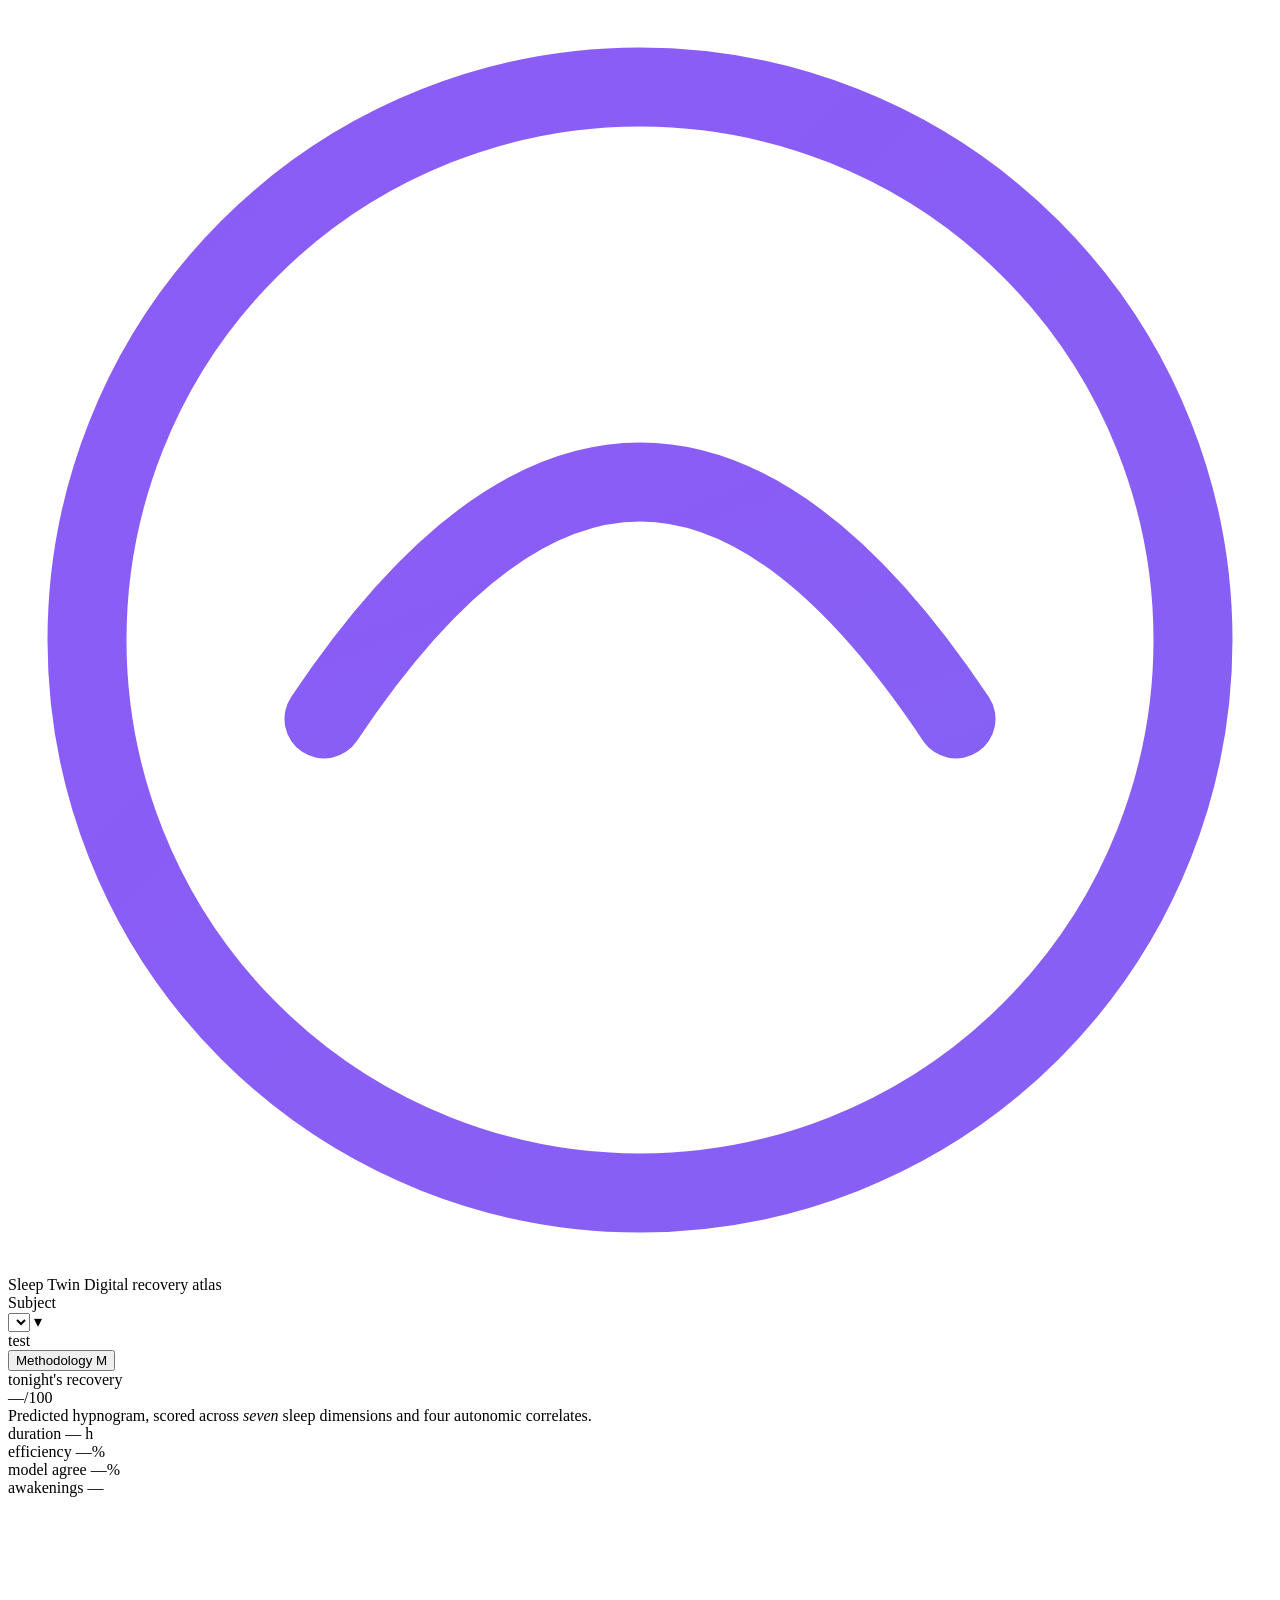
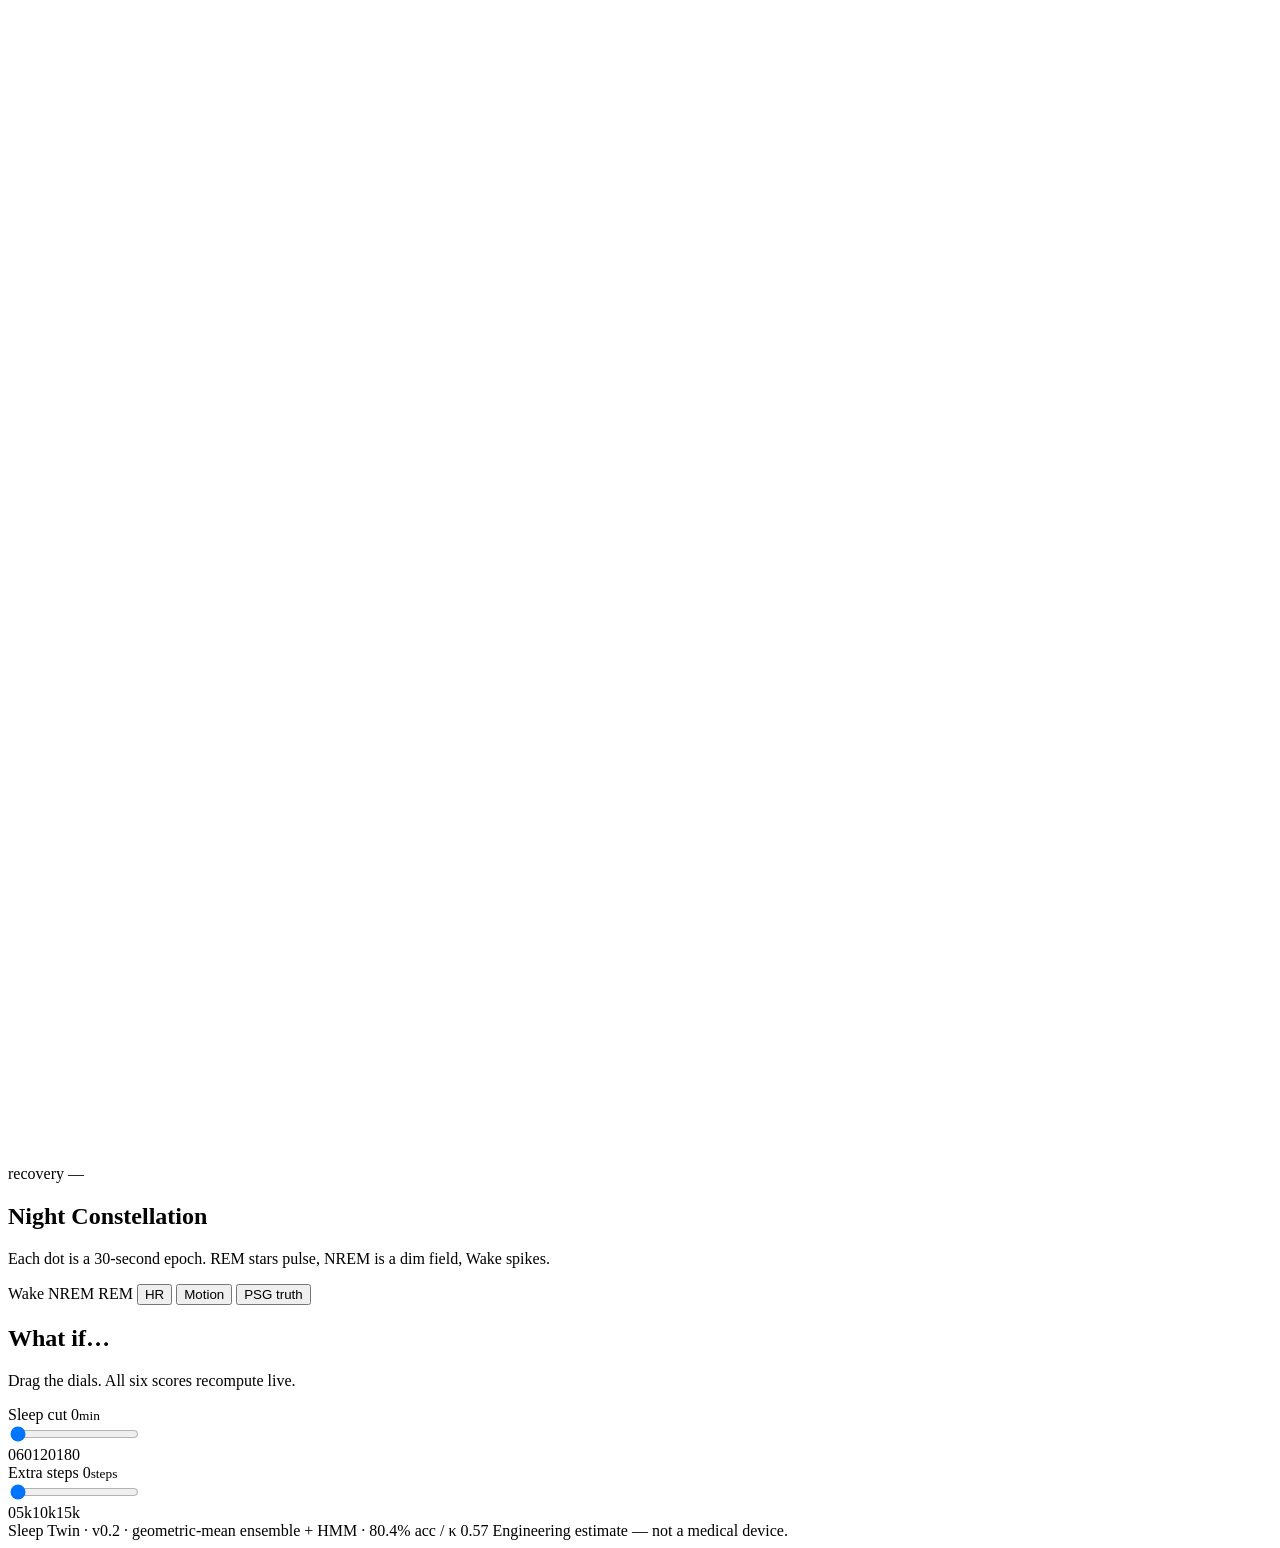
==== app/index.html @ db687591 "Add web app: FastAPI + single-page UI for the Digital Twin - src/sleep_twin/inference.py: SleepTwinS" ====
<!doctype html>
<html lang="en">
<head>
<meta charset="utf-8" />
<meta name="viewport" content="width=device-width, initial-scale=1" />
<title>Sleep Twin</title>
<link rel="preconnect" href="https://fonts.googleapis.com" />
<link rel="preconnect" href="https://fonts.gstatic.com" crossorigin />
<link href="https://fonts.googleapis.com/css2?family=Fraunces:opsz,wght@9..144,300;9..144,500;9..144,700&family=Inter:wght@400;500;600;700&family=JetBrains+Mono:wght@400;500;700&display=swap" rel="stylesheet" />
<link rel="stylesheet" href="/styles.css" />
</head>
<body>

<!-- Aurora background layers -->
<div class="aurora" aria-hidden="true">
  <div class="aurora-blob a1"></div>
  <div class="aurora-blob a2"></div>
  <div class="aurora-blob a3"></div>
  <div class="aurora-grain"></div>
</div>

<!-- Top nav -->
<header class="nav">
  <div class="nav-left">
    <div class="brand">
      <svg class="brand-mark" viewBox="0 0 32 32" aria-hidden="true">
        <circle cx="16" cy="16" r="14" fill="none" stroke="url(#brand-grad)" stroke-width="2"/>
        <path d="M8 18 Q 16 6 24 18" fill="none" stroke="url(#brand-grad)" stroke-width="2" stroke-linecap="round"/>
        <circle cx="22" cy="11" r="1.6" fill="#fff"/>
        <defs>
          <linearGradient id="brand-grad" x1="0" y1="0" x2="32" y2="32">
            <stop offset="0%" stop-color="#8b5cf6"/>
            <stop offset="100%" stop-color="#00d9c0"/>
          </linearGradient>
        </defs>
      </svg>
      <div class="brand-text">
        <span class="brand-name">Sleep Twin</span>
        <span class="brand-sub">Digital recovery atlas</span>
      </div>
    </div>
  </div>

  <div class="nav-center">
    <div class="subject-picker">
      <label for="subject-select" class="pick-label">Subject</label>
      <div class="select-wrap">
        <select id="subject-select" aria-label="Choose subject"></select>
        <span class="select-caret" aria-hidden="true">▾</span>
      </div>
      <span class="split-pill" id="split-pill" data-split="test">test</span>
    </div>
  </div>

  <div class="nav-right">
    <button class="btn-ghost" id="open-methodology" type="button">
      <span>Methodology</span>
      <span class="kbd">M</span>
    </button>
  </div>
</header>

<!-- Main canvas -->
<main class="canvas">

  <!-- HERO: headline metric + at-a-glance row -->
  <section class="hero">
    <div class="hero-left">
      <div class="eyebrow">tonight's recovery</div>
      <div class="hero-number">
        <span id="hero-value">—</span><span class="hero-unit">/100</span>
      </div>
      <div class="hero-caption" id="hero-caption">
        Predicted hypnogram, scored across <em>seven</em> sleep dimensions and four autonomic correlates.
      </div>
      <div class="hero-meta">
        <div class="meta-cell">
          <span class="meta-k">duration</span>
          <span class="meta-v" id="meta-duration">— h</span>
        </div>
        <div class="meta-cell">
          <span class="meta-k">efficiency</span>
          <span class="meta-v" id="meta-efficiency">—%</span>
        </div>
        <div class="meta-cell">
          <span class="meta-k">model agree</span>
          <span class="meta-v" id="meta-agree">—%</span>
        </div>
        <div class="meta-cell">
          <span class="meta-k">awakenings</span>
          <span class="meta-v" id="meta-awake">—</span>
        </div>
      </div>
    </div>

    <div class="hero-right">
      <div class="dial-wrap">
        <svg class="dial" viewBox="0 0 220 220" aria-hidden="true">
          <defs>
            <linearGradient id="dial-grad" x1="0" y1="0" x2="1" y2="1">
              <stop offset="0%" stop-color="#00d9c0"/>
              <stop offset="100%" stop-color="#8b5cf6"/>
            </linearGradient>
            <filter id="dial-glow"><feGaussianBlur stdDeviation="3"/></filter>
          </defs>
          <!-- 8 background segments -->
          <g id="dial-bg-segments"></g>
          <!-- foreground segments overlay -->
          <g id="dial-fg-segments"></g>
        </svg>
        <div class="dial-center">
          <span class="dial-label">recovery</span>
          <span class="dial-tick" id="dial-tick">—</span>
        </div>
      </div>
    </div>
  </section>

  <!-- BENTO GRID of score cards -->
  <section class="bento" id="bento">
    <!-- cards injected by JS -->
  </section>

  <!-- CONSTELLATION hypnogram -->
  <section class="constellation-panel">
    <div class="panel-head">
      <div>
        <h2 class="panel-title">Night Constellation</h2>
        <p class="panel-sub">Each dot is a 30-second epoch. REM stars pulse, NREM is a dim field, Wake spikes.</p>
      </div>
      <div class="legend">
        <span class="legend-item"><span class="dot wake"></span>Wake</span>
        <span class="legend-item"><span class="dot nrem"></span>NREM</span>
        <span class="legend-item"><span class="dot rem"></span>REM</span>
        <span class="legend-divider"></span>
        <button class="chip-toggle active" data-overlay="hr" type="button">HR</button>
        <button class="chip-toggle active" data-overlay="motion" type="button">Motion</button>
        <button class="chip-toggle" data-overlay="psg" type="button">PSG truth</button>
      </div>
    </div>
    <div class="constellation" id="constellation"></div>
    <div class="time-axis" id="time-axis"></div>
  </section>

  <!-- WHAT-IF dock -->
  <section class="whatif">
    <div class="whatif-head">
      <h2 class="panel-title">What if…</h2>
      <p class="panel-sub">Drag the dials. All six scores recompute live.</p>
    </div>
    <div class="whatif-body">
      <div class="dial-control">
        <div class="dial-control-label">
          <span class="kk">Sleep cut</span>
          <span class="vv"><span id="dial-sleep-val">0</span><small>min</small></span>
        </div>
        <input type="range" min="0" max="180" step="5" value="0" id="dial-sleep" class="range">
        <div class="ticks"><span>0</span><span>60</span><span>120</span><span>180</span></div>
      </div>
      <div class="dial-control">
        <div class="dial-control-label">
          <span class="kk">Extra steps</span>
          <span class="vv"><span id="dial-steps-val">0</span><small>steps</small></span>
        </div>
        <input type="range" min="0" max="15000" step="500" value="0" id="dial-steps" class="range">
        <div class="ticks"><span>0</span><span>5k</span><span>10k</span><span>15k</span></div>
      </div>
      <div class="delta-grid" id="delta-grid">
        <!-- delta tiles injected by JS -->
      </div>
    </div>
  </section>

  <footer class="footer">
    <span>Sleep Twin · v0.2 · geometric-mean ensemble + HMM · 80.4% acc / κ 0.57</span>
    <span class="footer-right">Engineering estimate — not a medical device.</span>
  </footer>
</main>

<!-- Card-detail flip overlay -->
<div class="flip-overlay" id="flip-overlay" hidden>
  <div class="flip-card" id="flip-card" role="dialog" aria-modal="true">
    <button class="flip-close" id="flip-close" aria-label="Close">×</button>
    <div class="flip-front" id="flip-front"></div>
    <div class="flip-back" id="flip-back"></div>
  </div>
</div>

<!-- Methodology drawer -->
<aside class="drawer" id="drawer" hidden>
  <header class="drawer-head">
    <h2>Methodology</h2>
    <button class="drawer-close" id="drawer-close" aria-label="Close">×</button>
  </header>
  <div class="drawer-body" id="drawer-body">
    <!-- content injected by JS -->
  </div>
</aside>

<div class="scrim" id="scrim" hidden></div>

<script src="/app.js" defer></script>
</body>
</html>
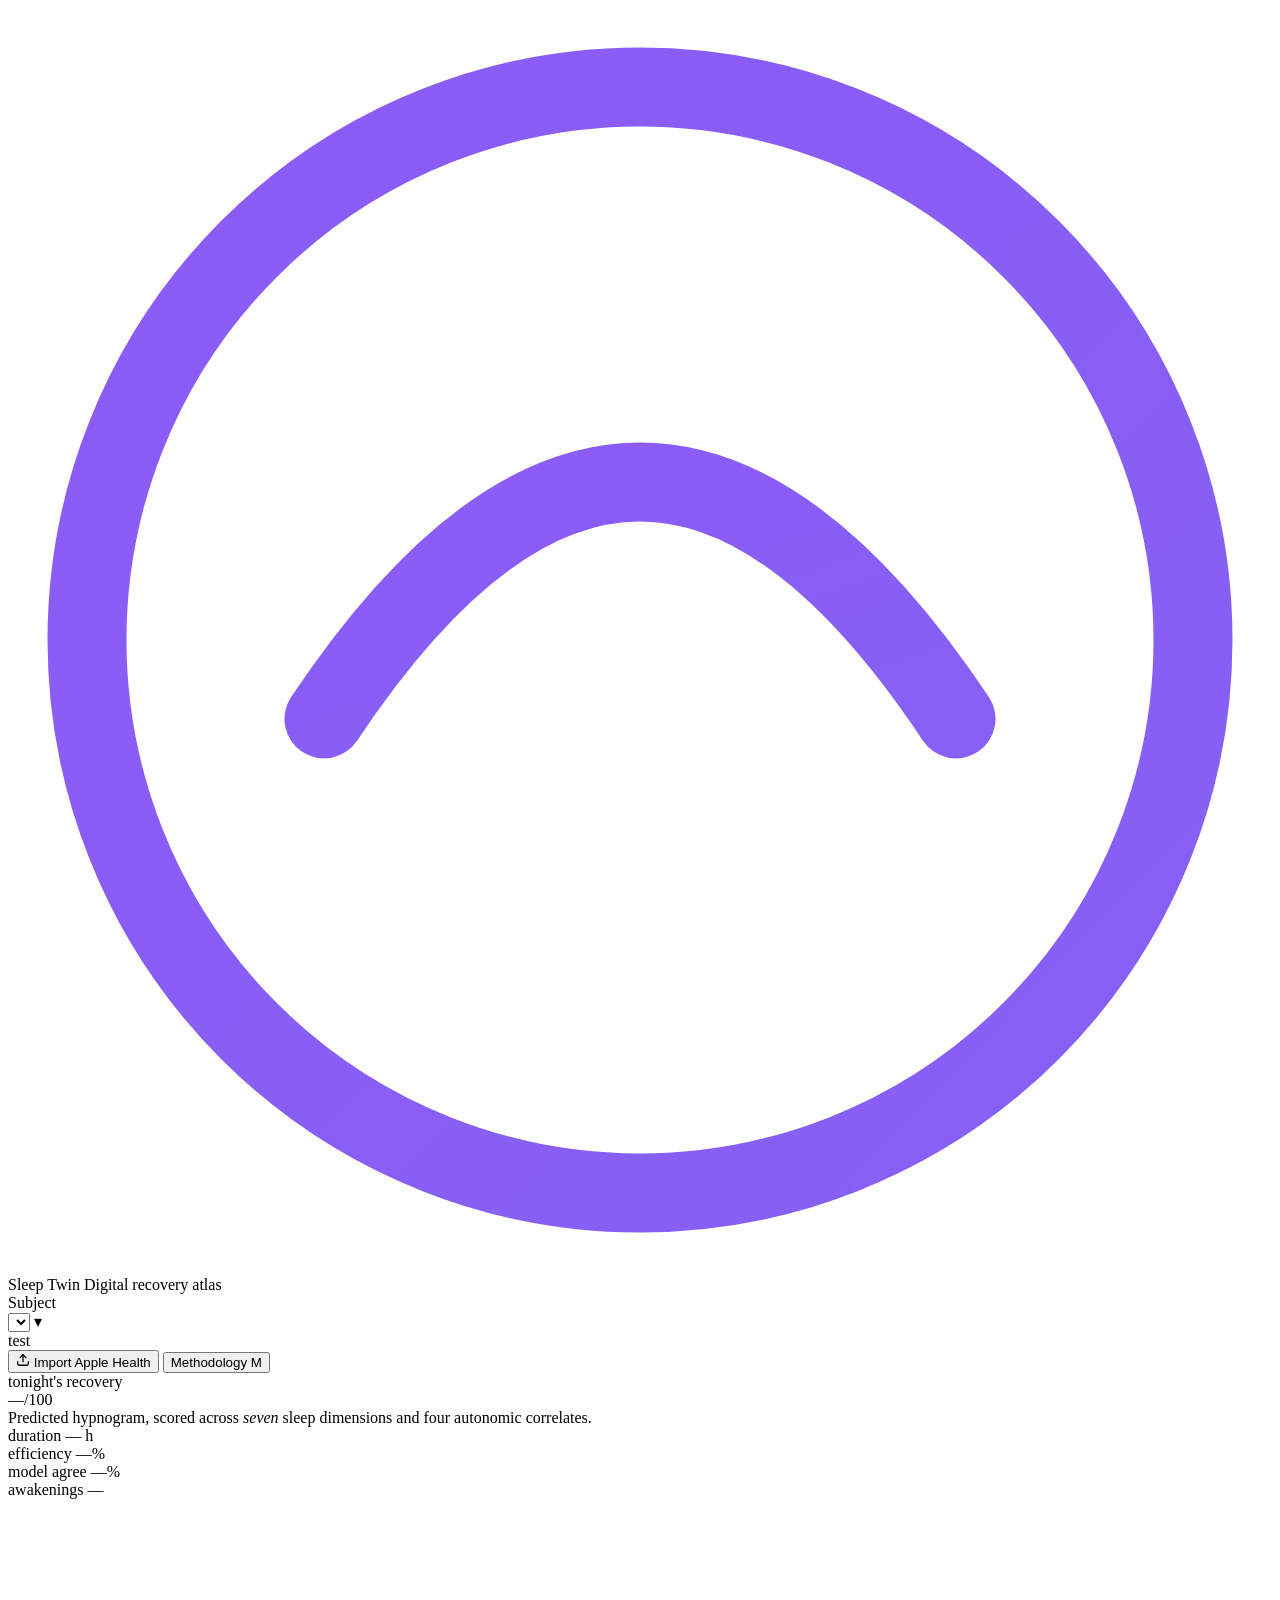
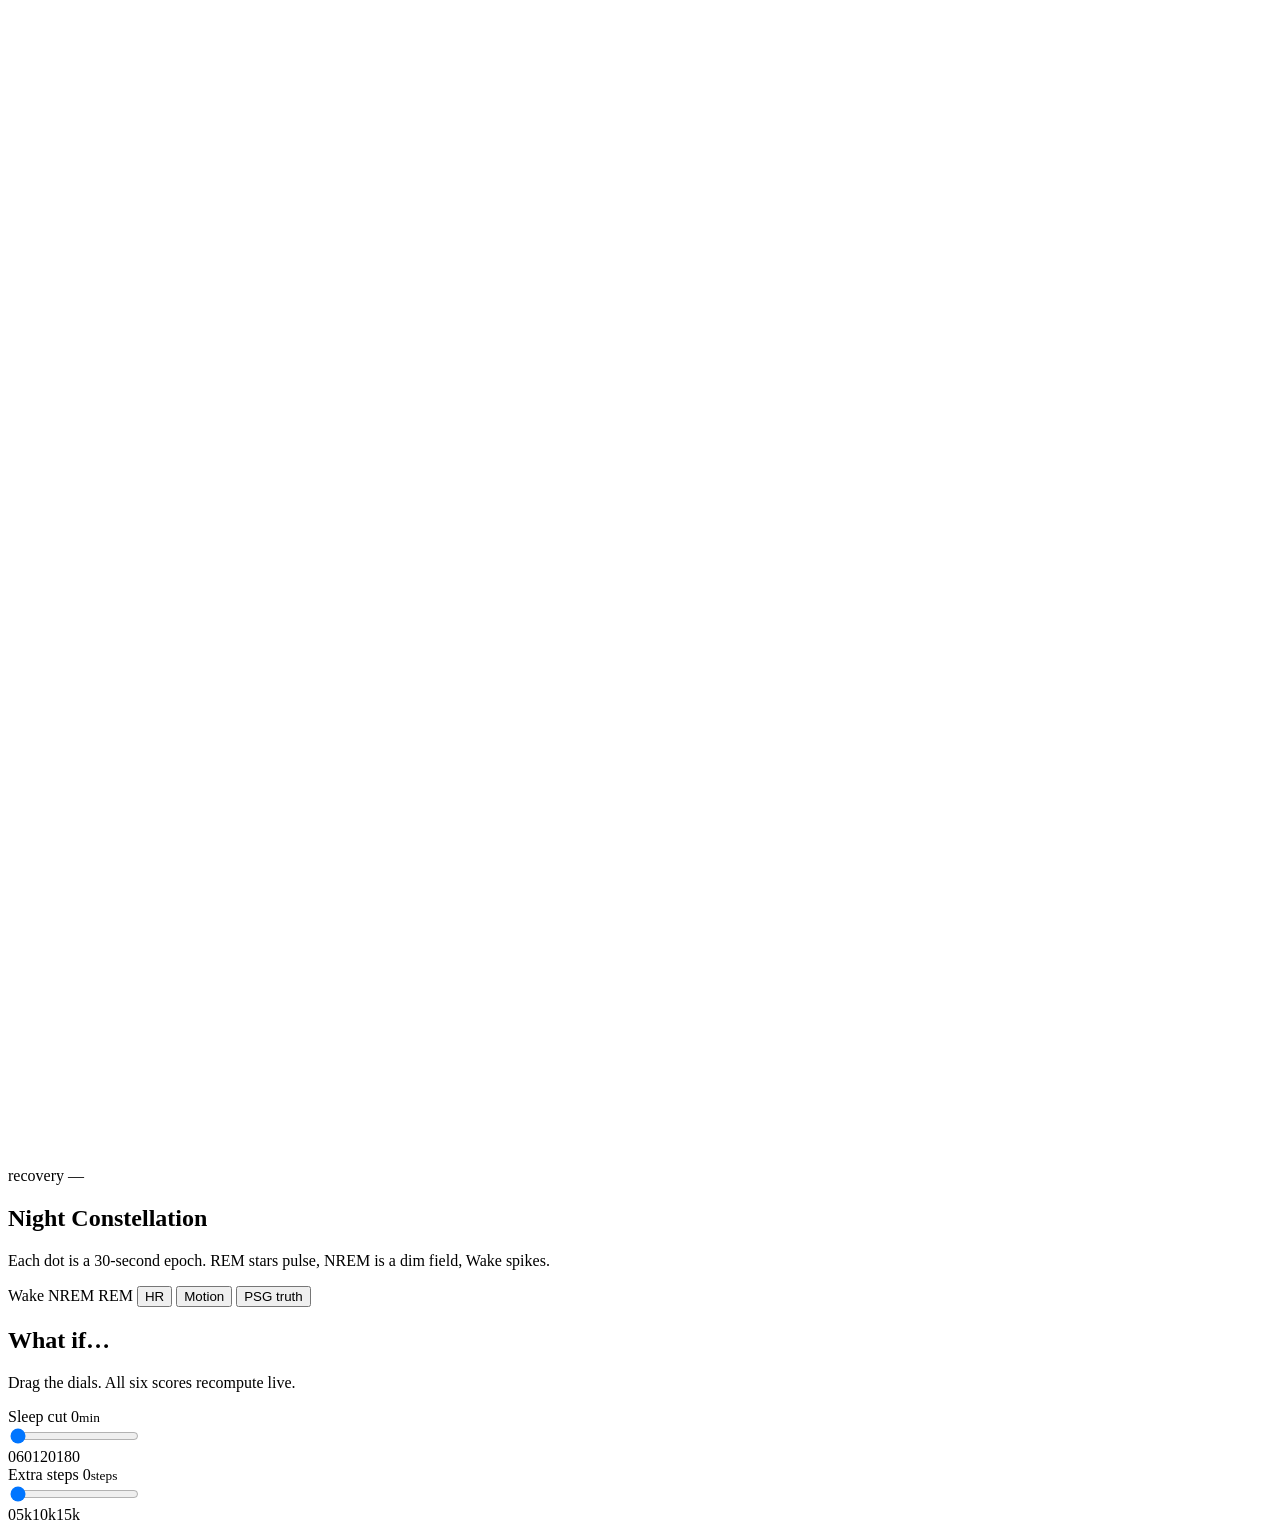
==== commit a1b6c55c: "Add Apple Health import + UI polish - src/sleep_twin/apple_health.py: stream-parse Apple Health expo" ====
--- a/app/index.html
+++ b/app/index.html
@@ -53,6 +53,10 @@
   </div>
 
   <div class="nav-right">
+    <button class="btn-ghost btn-accent" id="open-import" type="button" title="Import Apple Health export">
+      <svg width="14" height="14" viewBox="0 0 24 24" fill="none" stroke="currentColor" stroke-width="2.2" stroke-linecap="round" stroke-linejoin="round" aria-hidden="true"><path d="M21 15v4a2 2 0 0 1-2 2H5a2 2 0 0 1-2-2v-4"/><polyline points="17 8 12 3 7 8"/><line x1="12" y1="3" x2="12" y2="15"/></svg>
+      <span>Import Apple Health</span>
+    </button>
     <button class="btn-ghost" id="open-methodology" type="button">
       <span>Methodology</span>
       <span class="kbd">M</span>
@@ -171,10 +175,6 @@
     </div>
   </section>
 
-  <footer class="footer">
-    <span>Sleep Twin · v0.2 · geometric-mean ensemble + HMM · 80.4% acc / κ 0.57</span>
-    <span class="footer-right">Engineering estimate — not a medical device.</span>
-  </footer>
 </main>
 
 <!-- Card-detail flip overlay -->
@@ -183,6 +183,37 @@
     <button class="flip-close" id="flip-close" aria-label="Close">×</button>
     <div class="flip-front" id="flip-front"></div>
     <div class="flip-back" id="flip-back"></div>
+  </div>
+</div>
+
+<!-- Import Apple Health modal -->
+<div class="import-overlay" id="import-overlay" hidden>
+  <div class="import-card" role="dialog" aria-modal="true" aria-labelledby="import-title">
+    <button class="flip-close" id="import-close" aria-label="Close">×</button>
+    <div class="import-title-row">
+      <h2 id="import-title">Import your Apple Watch night</h2>
+      <span class="import-pill">Health.app · Export All Health Data</span>
+    </div>
+    <p class="import-lede">
+      We'll parse your <code>export.zip</code>, find your recent sleep sessions, and score them through the same Digital Twin you see for the PSG subjects. Nothing leaves this machine — uploads live only in this server process and disappear when it stops.
+    </p>
+
+    <ol class="import-steps">
+      <li><strong>iPhone → Health app → profile icon → Export All Health Data.</strong> AirDrop or save the resulting <code>export.zip</code> to this computer.</li>
+      <li>Drop the zip below (or click to choose it). Multi-GB files are fine — we stream-parse it.</li>
+      <li>We pick your most recent night by default. You can switch nights once it's loaded.</li>
+    </ol>
+
+    <label class="dropzone" id="dropzone">
+      <input type="file" id="import-file" accept=".zip,.xml,application/zip,text/xml" hidden />
+      <div class="dropzone-inner">
+        <svg width="34" height="34" viewBox="0 0 24 24" fill="none" stroke="currentColor" stroke-width="1.8" stroke-linecap="round" stroke-linejoin="round" aria-hidden="true"><path d="M21 15v4a2 2 0 0 1-2 2H5a2 2 0 0 1-2-2v-4"/><polyline points="17 8 12 3 7 8"/><line x1="12" y1="3" x2="12" y2="15"/></svg>
+        <span class="dropzone-label">Drop <code>export.zip</code> here</span>
+        <span class="dropzone-sub">or click to browse</span>
+      </div>
+    </label>
+
+    <div class="import-status" id="import-status" hidden></div>
   </div>
 </div>
 
